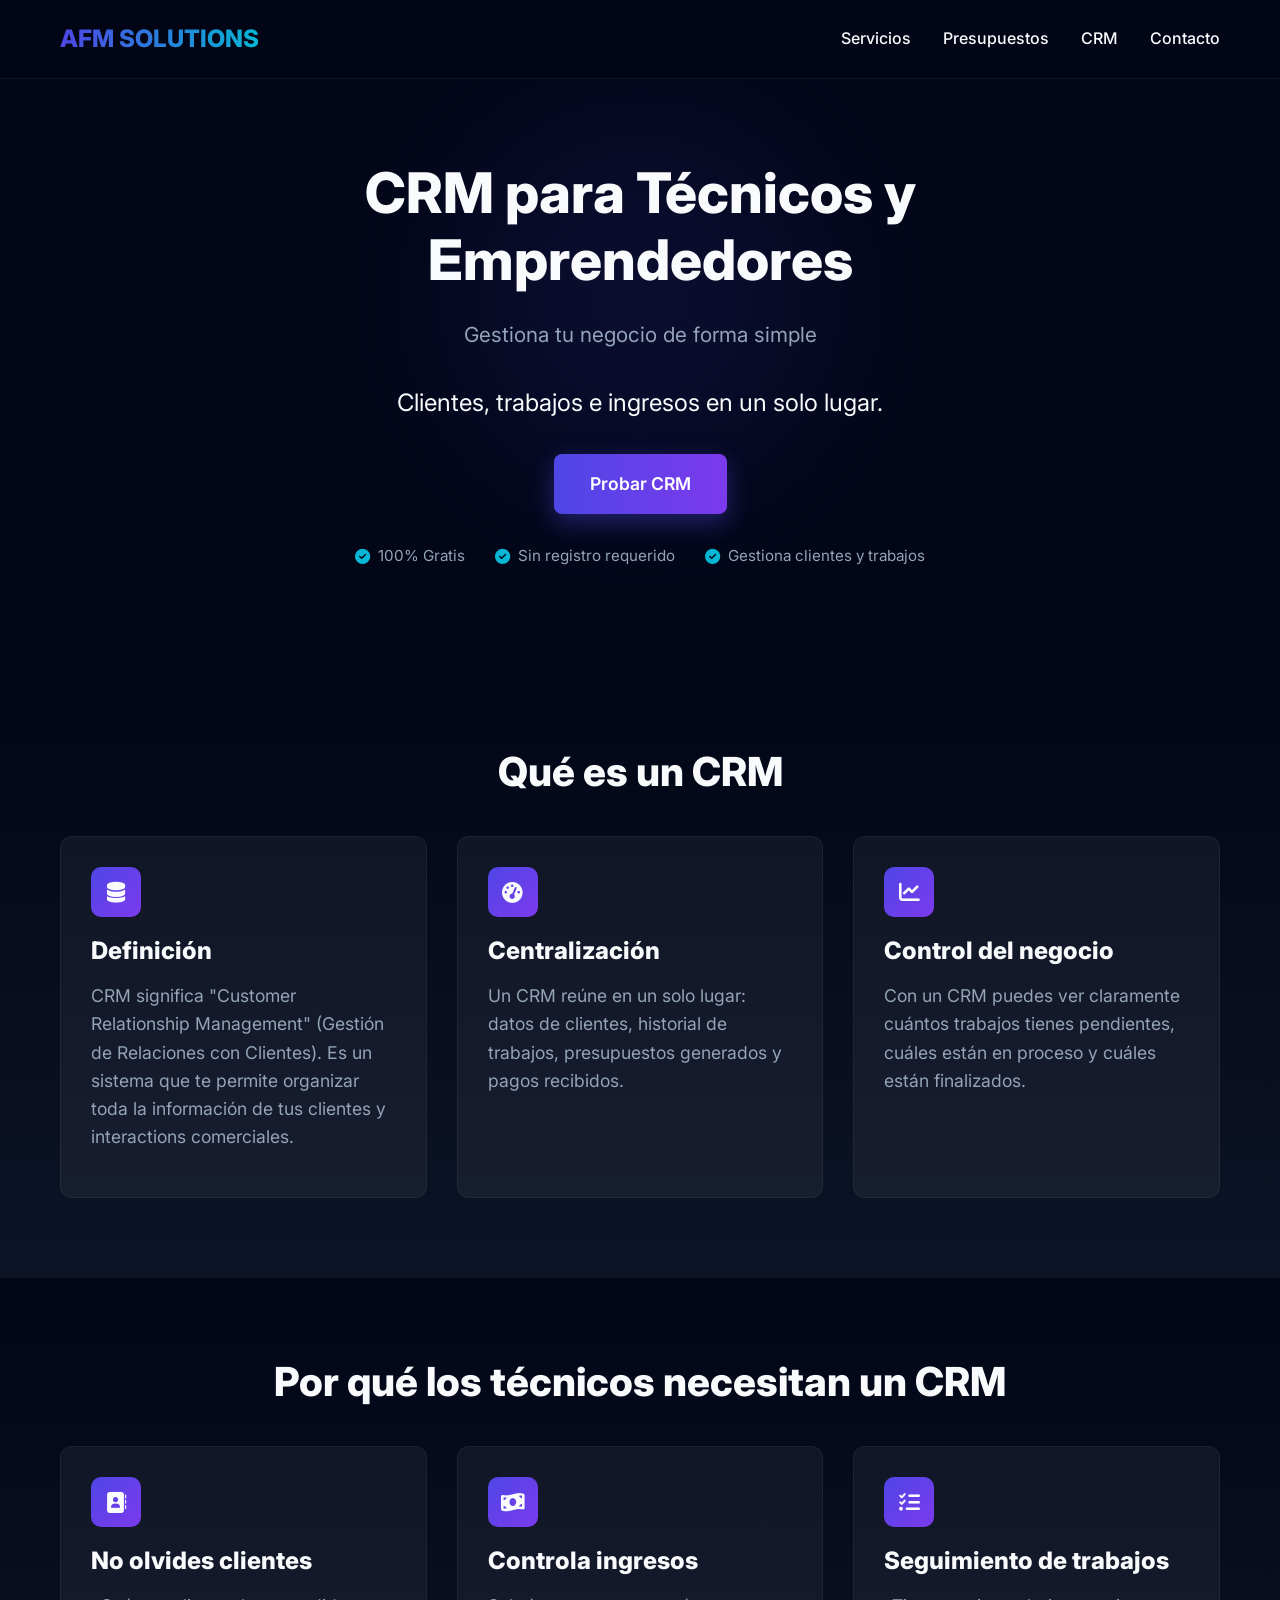
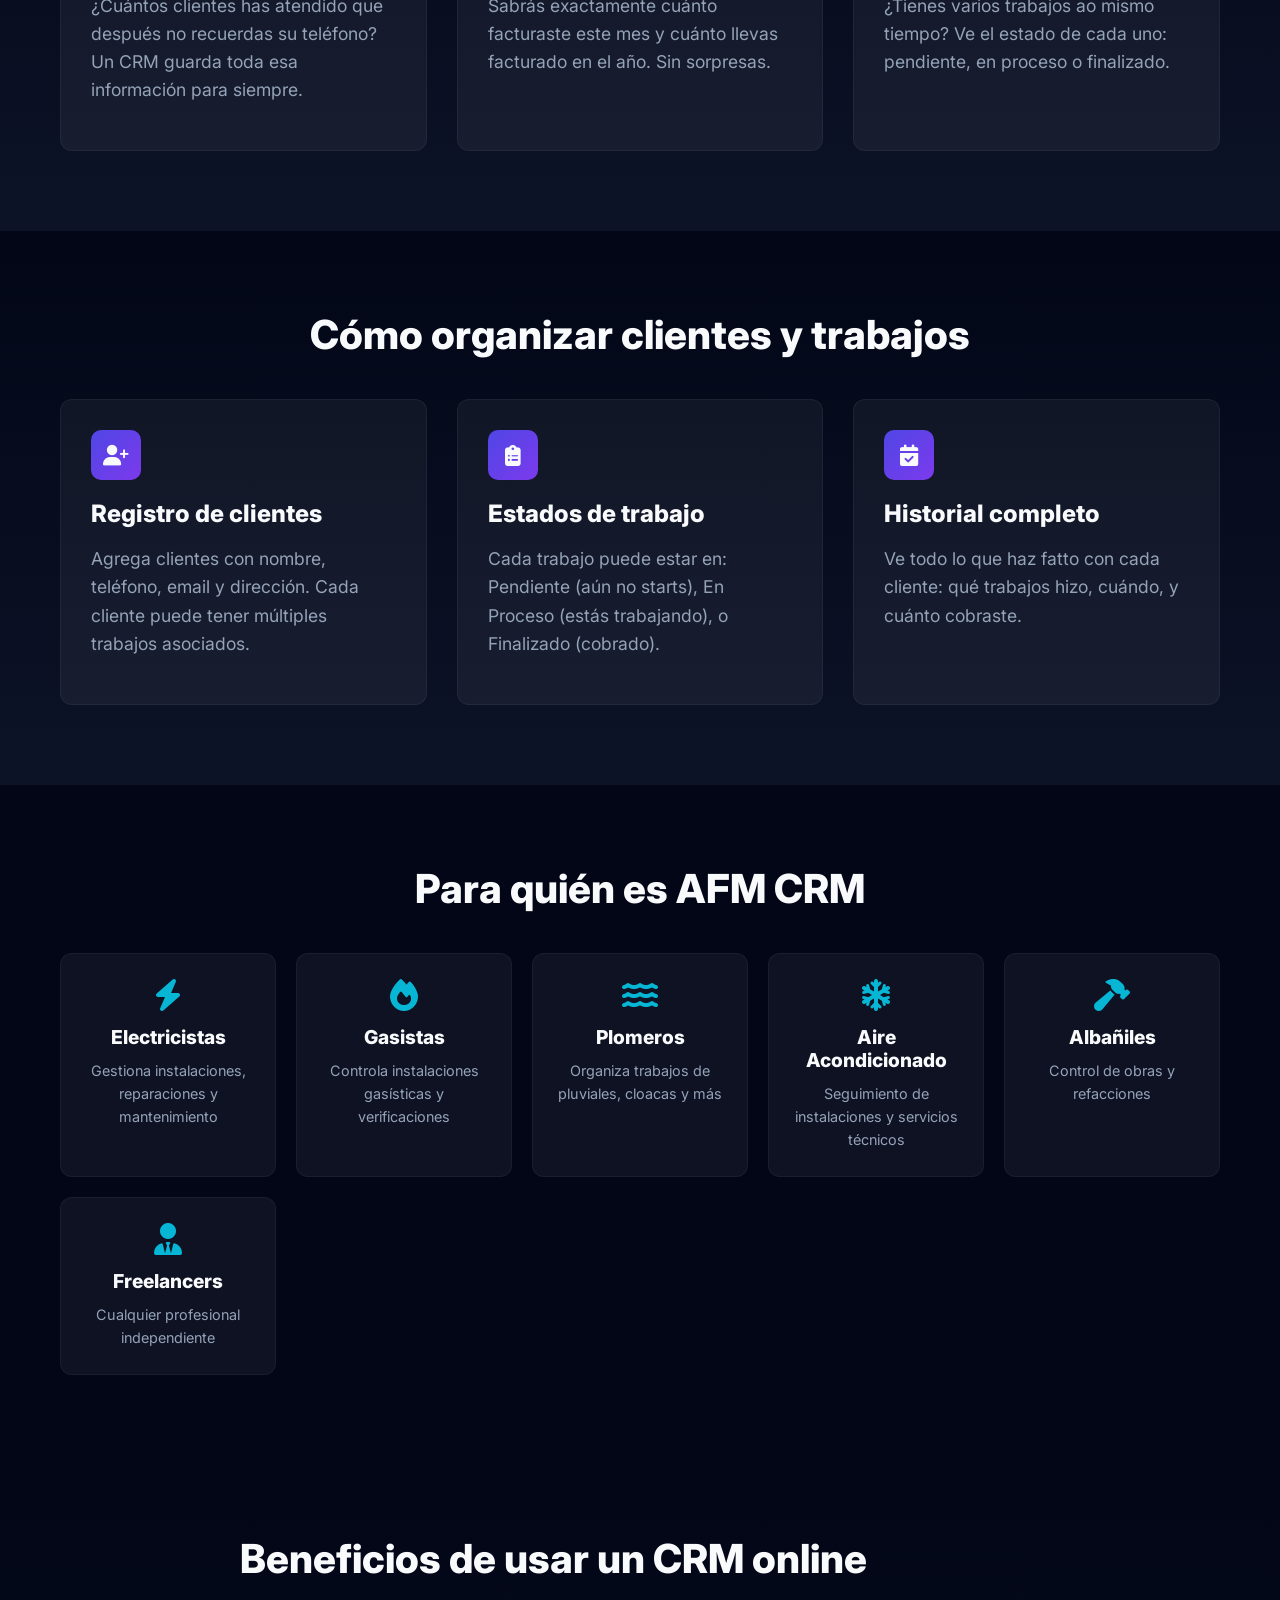
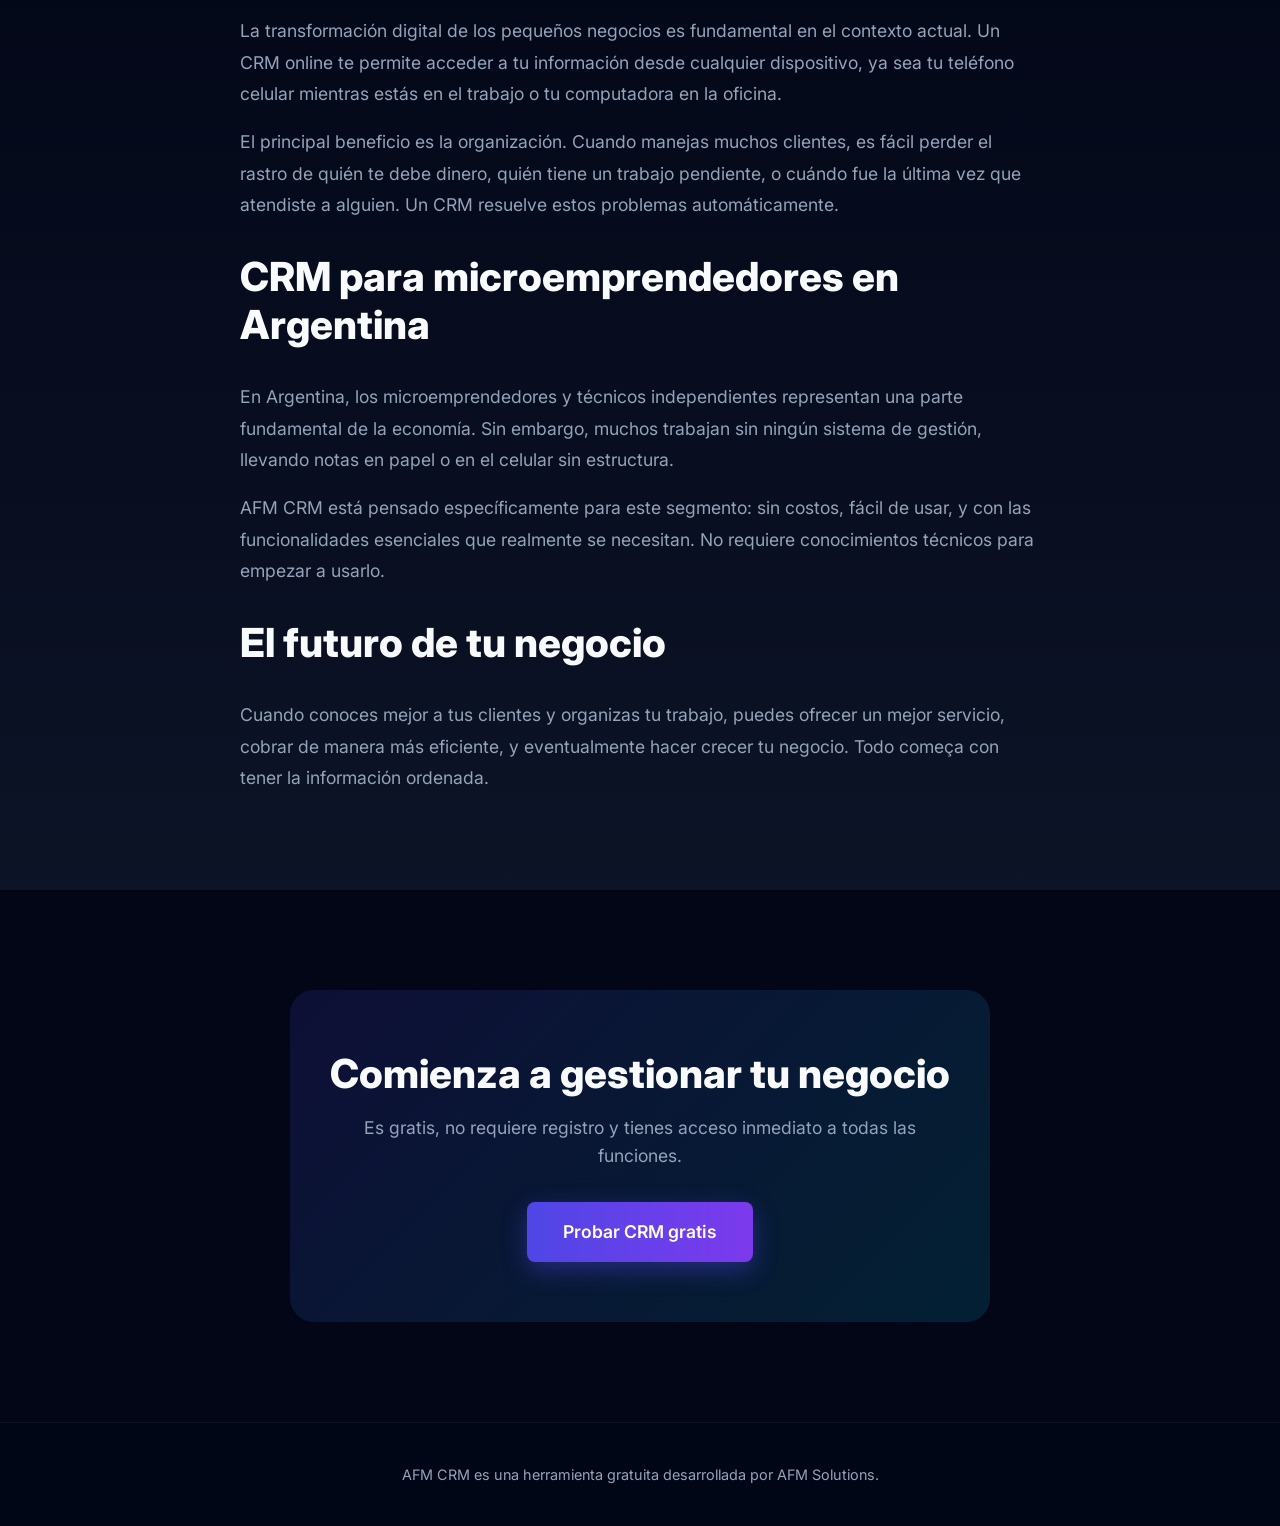
==== crm-para-tecnicos.html @ ed0b2b36 "Add files via upload" ====
<!DOCTYPE html>
<html lang="es">
<head>
    <meta charset="UTF-8">
    <meta name="viewport" content="width=device-width, initial-scale=1.0">
    <title>CRM para Técnicos Gratis | AFM CRM</title>
    <meta name="description" content="CRM online gratuito para técnicos y emprendedores. Gestiona clientes, trabajos e ingresos en un solo lugar.">
    <link rel="preconnect" href="https://fonts.googleapis.com">
    <link rel="preconnect" href="https://fonts.gstatic.com" crossorigin>
    <link href="https://fonts.googleapis.com/css2?family=Inter:wght@300;400;500;600;700;800&display=swap" rel="stylesheet">
    <link rel="stylesheet" href="https://cdnjs.cloudflare.com/ajax/libs/font-awesome/6.4.0/css/all.min.css">
    <style>
        * { margin: 0; padding: 0; box-sizing: border-box; }
        
        :root {
            --primary: #4f46e5;
            --secondary: #7c3aed;
            --accent: #06b6d4;
            --dark: #0f172a;
            --darker: #020617;
            --light: #f8fafc;
            --gray: #94a3b8;
            --glass: rgba(255, 255, 255, 0.05);
            --glow-primary: rgba(79, 70, 229, 0.4);
            --glow-accent: rgba(6, 182, 212, 0.4);
        }
        
        html { scroll-behavior: smooth; }
        
        body {
            font-family: 'Inter', sans-serif;
            background-color: var(--darker);
            color: var(--light);
            line-height: 1.6;
        }
        
        .container { max-width: 1200px; margin: 0 auto; padding: 0 20px; }
        
        section { padding: 80px 0; }
        
        h1, h2, h3 { font-weight: 800; line-height: 1.2; }
        
        h1 { font-size: 3.5rem; margin-bottom: 1.5rem; }
        h2 { font-size: 2.5rem; margin-bottom: 2rem; text-align: center; }
        h3 { font-size: 1.5rem; margin-bottom: 1rem; }
        
        p { font-size: 1.1rem; color: var(--gray); margin-bottom: 1rem; }
        
        .highlight { color: var(--accent); font-weight: 600; }
        
        .btn {
            display: inline-block;
            padding: 16px 36px;
            font-size: 1.1rem;
            font-weight: 600;
            text-decoration: none;
            border-radius: 8px;
            transition: all 0.3s ease;
            cursor: pointer;
            border: none;
        }
        
        .btn-primary {
            background: linear-gradient(90deg, var(--primary), var(--secondary));
            color: white;
            box-shadow: 0 8px 24px var(--glow-primary);
        }
        
        .btn-primary:hover { transform: translateY(-3px); box-shadow: 0 12px 32px var(--glow-primary); }
        
        .btn-outline {
            background: transparent;
            color: var(--light);
            border: 2px solid var(--glass);
            backdrop-filter: blur(10px);
        }
        
        .btn-outline:hover {
            border-color: var(--accent);
            box-shadow: 0 0 20px var(--glow-accent);
        }
        
        header {
            position: fixed;
            top: 0;
            width: 100%;
            padding: 20px 0;
            z-index: 1000;
            background: rgba(2, 6, 23, 0.85);
            backdrop-filter: blur(10px);
            border-bottom: 1px solid rgba(255, 255, 255, 0.05);
        }
        
        .navbar { display: flex; justify-content: space-between; align-items: center; }
        
        .logo {
            font-size: 1.5rem;
            font-weight: 800;
            background: linear-gradient(90deg, var(--primary), var(--accent));
            -webkit-background-clip: text;
            background-clip: text;
            color: transparent;
            text-decoration: none;
        }
        
        .nav-links { display: flex; gap: 2rem; align-items: center; }
        .nav-links a { color: var(--light); text-decoration: none; font-weight: 500; transition: color 0.3s; }
        .nav-links a:hover { color: var(--accent); }
        
        .hero {
            padding-top: 160px;
            padding-bottom: 100px;
            text-align: center;
            position: relative;
        }
        
        .hero::before {
            content: '';
            position: absolute;
            top: 0;
            left: 50%;
            transform: translateX(-50%);
            width: 600px;
            height: 600px;
            background: radial-gradient(circle, var(--primary) 0%, transparent 70%);
            opacity: 0.15;
            filter: blur(60px);
        }
        
        .hero-content { position: relative; z-index: 2; max-width: 800px; margin: 0 auto; }
        
        .hero-subtitle { font-size: 1.3rem; color: var(--gray); margin-bottom: 2rem; }
        
        .hero-features {
            display: flex;
            justify-content: center;
            gap: 30px;
            margin-top: 30px;
            flex-wrap: wrap;
        }
        
        .hero-feature {
            display: flex;
            align-items: center;
            gap: 8px;
            font-size: 0.95rem;
            color: var(--gray);
        }
        
        .hero-feature i { color: var(--accent); }
        
        .features-section { background: linear-gradient(180deg, var(--darker) 0%, rgba(15, 23, 42, 0.8) 100%); }
        
        .features-grid {
            display: grid;
            grid-template-columns: repeat(auto-fit, minmax(280px, 1fr));
            gap: 30px;
            margin-top: 40px;
        }
        
        .feature-card {
            background: var(--glass);
            border-radius: 12px;
            padding: 30px;
            border: 1px solid rgba(255, 255, 255, 0.05);
            transition: all 0.3s ease;
        }
        
        .feature-card:hover { transform: translateY(-5px); border-color: rgba(79, 70, 229, 0.3); }
        
        .feature-icon {
            width: 50px;
            height: 50px;
            display: flex;
            align-items: center;
            justify-content: center;
            background: linear-gradient(135deg, var(--primary), var(--secondary));
            border-radius: 10px;
            margin-bottom: 20px;
            font-size: 1.3rem;
        }
        
        .audience-section { background: var(--darker); }
        
        .audience-grid {
            display: grid;
            grid-template-columns: repeat(auto-fit, minmax(200px, 1fr));
            gap: 20px;
            margin-top: 40px;
        }
        
        .audience-item {
            text-align: center;
            padding: 25px;
            background: var(--glass);
            border-radius: 12px;
            border: 1px solid rgba(255, 255, 255, 0.05);
        }
        
        .audience-item i {
            font-size: 2rem;
            color: var(--accent);
            margin-bottom: 15px;
        }
        
        .audience-item h3 { font-size: 1.2rem; margin-bottom: 10px; }
        .audience-item p { font-size: 0.9rem; margin: 0; }
        
        .seo-section { background: linear-gradient(180deg, var(--darker) 0%, rgba(15, 23, 42, 0.8) 100%); }
        
        .seo-content { max-width: 800px; margin: 0 auto; }
        
        .seo-content h2 { text-align: left; }
        .seo-content p { line-height: 1.8; }
        
        .cta-section { text-align: center; padding: 100px 0; }
        
        .cta-box {
            background: linear-gradient(135deg, rgba(79, 70, 229, 0.15), rgba(6, 182, 212, 0.15));
            border-radius: 24px;
            padding: 60px 40px;
            max-width: 700px;
            margin: 0 auto;
        }
        
        .cta-box h2 { margin-bottom: 1rem; }
        .cta-box p { margin-bottom: 2rem; }
        
        footer {
            background: rgba(2, 6, 23, 0.9);
            padding: 40px 0;
            border-top: 1px solid rgba(255, 255, 255, 0.05);
            text-align: center;
        }
        
        footer p { font-size: 0.9rem; margin: 0; }
        
        @media (max-width: 768px) {
            h1 { font-size: 2.5rem; }
            h2 { font-size: 2rem; }
            .nav-links { display: none; }
            .hero-features { flex-direction: column; gap: 15px; }
        }
    </style>
</head>
<body>
    <header>
        <div class="container">
            <nav class="navbar">
                <a href="/" class="logo">AFM SOLUTIONS</a>
                <div class="nav-links">
                    <a href="/#services">Servicios</a>
                    <a href="/presupuestos-online-gratis.html">Presupuestos</a>
                    <a href="/crm-para-tecnicos.html">CRM</a>
                    <a href="/#contact">Contacto</a>
                </div>
            </nav>
        </div>
    </header>

    <section class="hero">
        <div class="container">
            <div class="hero-content">
                <h1>CRM para Técnicos y Emprendedores</h1>
                <p class="hero-subtitle">Gestiona tu negocio de forma simple</p>
                <p class="hero-subtitle" style="font-size: 1.5rem; color: var(--light); margin-bottom: 2rem;">Clientes, trabajos e ingresos en un solo lugar.</p>
                <a href="/apps/crm.html" class="btn btn-primary btn-large">Probar CRM</a>
                
                <div class="hero-features">
                    <div class="hero-feature">
                        <i class="fas fa-check-circle"></i>
                        <span>100% Gratis</span>
                    </div>
                    <div class="hero-feature">
                        <i class="fas fa-check-circle"></i>
                        <span>Sin registro requerido</span>
                    </div>
                    <div class="hero-feature">
                        <i class="fas fa-check-circle"></i>
                        <span>Gestiona clientes y trabajos</span>
                    </div>
                </div>
            </div>
        </div>
    </section>

    <section class="features-section">
        <div class="container">
            <h2>Qué es un CRM</h2>
            <div class="features-grid">
                <div class="feature-card">
                    <div class="feature-icon"><i class="fas fa-database"></i></div>
                    <h3>Definición</h3>
                    <p>CRM significa "Customer Relationship Management" (Gestión de Relaciones con Clientes). Es un sistema que te permite organizar toda la información de tus clientes y interactions comerciales.</p>
                </div>
                <div class="feature-card">
                    <div class="feature-icon"><i class="fas fa-tachometer-alt"></i></div>
                    <h3>Centralización</h3>
                    <p>Un CRM reúne en un solo lugar: datos de clientes, historial de trabajos, presupuestos generados y pagos recibidos.</p>
                </div>
                <div class="feature-card">
                    <div class="feature-icon"><i class="fas fa-chart-line"></i></div>
                    <h3>Control del negocio</h3>
                    <p>Con un CRM puedes ver claramente cuántos trabajos tienes pendientes, cuáles están en proceso y cuáles están finalizados.</p>
                </div>
            </div>
        </div>
    </section>

    <section class="features-section">
        <div class="container">
            <h2>Por qué los técnicos necesitan un CRM</h2>
            <div class="features-grid">
                <div class="feature-card">
                    <div class="feature-icon"><i class="fas fa-address-book"></i></div>
                    <h3>No olvides clientes</h3>
                    <p>¿Cuántos clientes has atendido que después no recuerdas su teléfono? Un CRM guarda toda esa información para siempre.</p>
                </div>
                <div class="feature-card">
                    <div class="feature-icon"><i class="fas fa-money-bill-wave"></i></div>
                    <h3>Controla ingresos</h3>
                    <p>Sabrás exactamente cuánto facturaste este mes y cuánto llevas facturado en el año. Sin sorpresas.</p>
                </div>
                <div class="feature-card">
                    <div class="feature-icon"><i class="fas fa-tasks"></i></div>
                    <h3>Seguimiento de trabajos</h3>
                    <p>¿Tienes varios trabajos ao mismo tiempo? Ve el estado de cada uno: pendiente, en proceso o finalizado.</p>
                </div>
            </div>
        </div>
    </section>

    <section class="features-section">
        <div class="container">
            <h2>Cómo organizar clientes y trabajos</h2>
            <div class="features-grid">
                <div class="feature-card">
                    <div class="feature-icon"><i class="fas fa-user-plus"></i></div>
                    <h3>Registro de clientes</h3>
                    <p>Agrega clientes con nombre, teléfono, email y dirección. Cada cliente puede tener múltiples trabajos asociados.</p>
                </div>
                <div class="feature-card">
                    <div class="feature-icon"><i class="fas fa-clipboard-list"></i></div>
                    <h3>Estados de trabajo</h3>
                    <p>Cada trabajo puede estar en: Pendiente (aún no starts), En Proceso (estás trabajando), o Finalizado (cobrado).</p>
                </div>
                <div class="feature-card">
                    <div class="feature-icon"><i class="fas fa-calendar-check"></i></div>
                    <h3>Historial completo</h3>
                    <p>Ve todo lo que haz fatto con cada cliente: qué trabajos hizo, cuándo, y cuánto cobraste.</p>
                </div>
            </div>
        </div>
    </section>

    <section class="audience-section">
        <div class="container">
            <h2>Para quién es AFM CRM</h2>
            <div class="audience-grid">
                <div class="audience-item">
                    <i class="fas fa-bolt"></i>
                    <h3>Electricistas</h3>
                    <p>Gestiona instalaciones, reparaciones y mantenimiento</p>
                </div>
                <div class="audience-item">
                    <i class="fas fa-fire"></i>
                    <h3>Gasistas</h3>
                    <p>Controla instalaciones gasísticas y verificaciones</p>
                </div>
                <div class="audience-item">
                    <i class="fas fa-water"></i>
                    <h3>Plomeros</h3>
                    <p>Organiza trabajos de pluviales, cloacas y más</p>
                </div>
                <div class="audience-item">
                    <i class="fas fa-snowflake"></i>
                    <h3>Aire Acondicionado</h3>
                    <p>Seguimiento de instalaciones y servicios técnicos</p>
                </div>
                <div class="audience-item">
                    <i class="fas fa-hammer"></i>
                    <h3>Albañiles</h3>
                    <p>Control de obras y refacciones</p>
                </div>
                <div class="audience-item">
                    <i class="fas fa-user-tie"></i>
                    <h3>Freelancers</h3>
                    <p>Cualquier profesional independiente</p>
                </div>
            </div>
        </div>
    </section>

    <section class="seo-section">
        <div class="container">
            <div class="seo-content">
                <h2>Beneficios de usar un CRM online</h2>
                <p>La transformación digital de los pequeños negocios es fundamental en el contexto actual. Un CRM online te permite acceder a tu información desde cualquier dispositivo, ya sea tu teléfono celular mientras estás en el trabajo o tu computadora en la oficina.</p>
                
                <p style="margin-top: 1rem;">El principal beneficio es la organización. Cuando manejas muchos clientes, es fácil perder el rastro de quién te debe dinero, quién tiene un trabajo pendiente, o cuándo fue la última vez que atendiste a alguien. Un CRM resuelve estos problemas automáticamente.</p>
                
                <h2 style="margin-top: 2rem;">CRM para microemprendedores en Argentina</h2>
                <p>En Argentina, los microemprendedores y técnicos independientes representan una parte fundamental de la economía. Sin embargo, muchos trabajan sin ningún sistema de gestión, llevando notas en papel o en el celular sin estructura.</p>
                
                <p style="margin-top: 1rem;">AFM CRM está pensado específicamente para este segmento: sin costos, fácil de usar, y con las funcionalidades esenciales que realmente se necesitan. No requiere conocimientos técnicos para empezar a usarlo.</p>
                
                <h2 style="margin-top: 2rem;">El futuro de tu negocio</h2>
                <p>Cuando conoces mejor a tus clientes y organizas tu trabajo, puedes ofrecer un mejor servicio, cobrar de manera más eficiente, y eventualmente hacer crecer tu negocio. Todo começa con tener la información ordenada.</p>
            </div>
        </div>
    </section>

    <section class="cta-section">
        <div class="container">
            <div class="cta-box">
                <h2>Comienza a gestionar tu negocio</h2>
                <p>Es gratis, no requiere registro y tienes acceso inmediato a todas las funciones.</p>
                <a href="/apps/crm.html" class="btn btn-primary btn-large">Probar CRM gratis</a>
            </div>
        </div>
    </section>

    <footer>
        <div class="container">
            <p>AFM CRM es una herramienta gratuita desarrollada por AFM Solutions.</p>
        </div>
    </footer>
</body>
</html>
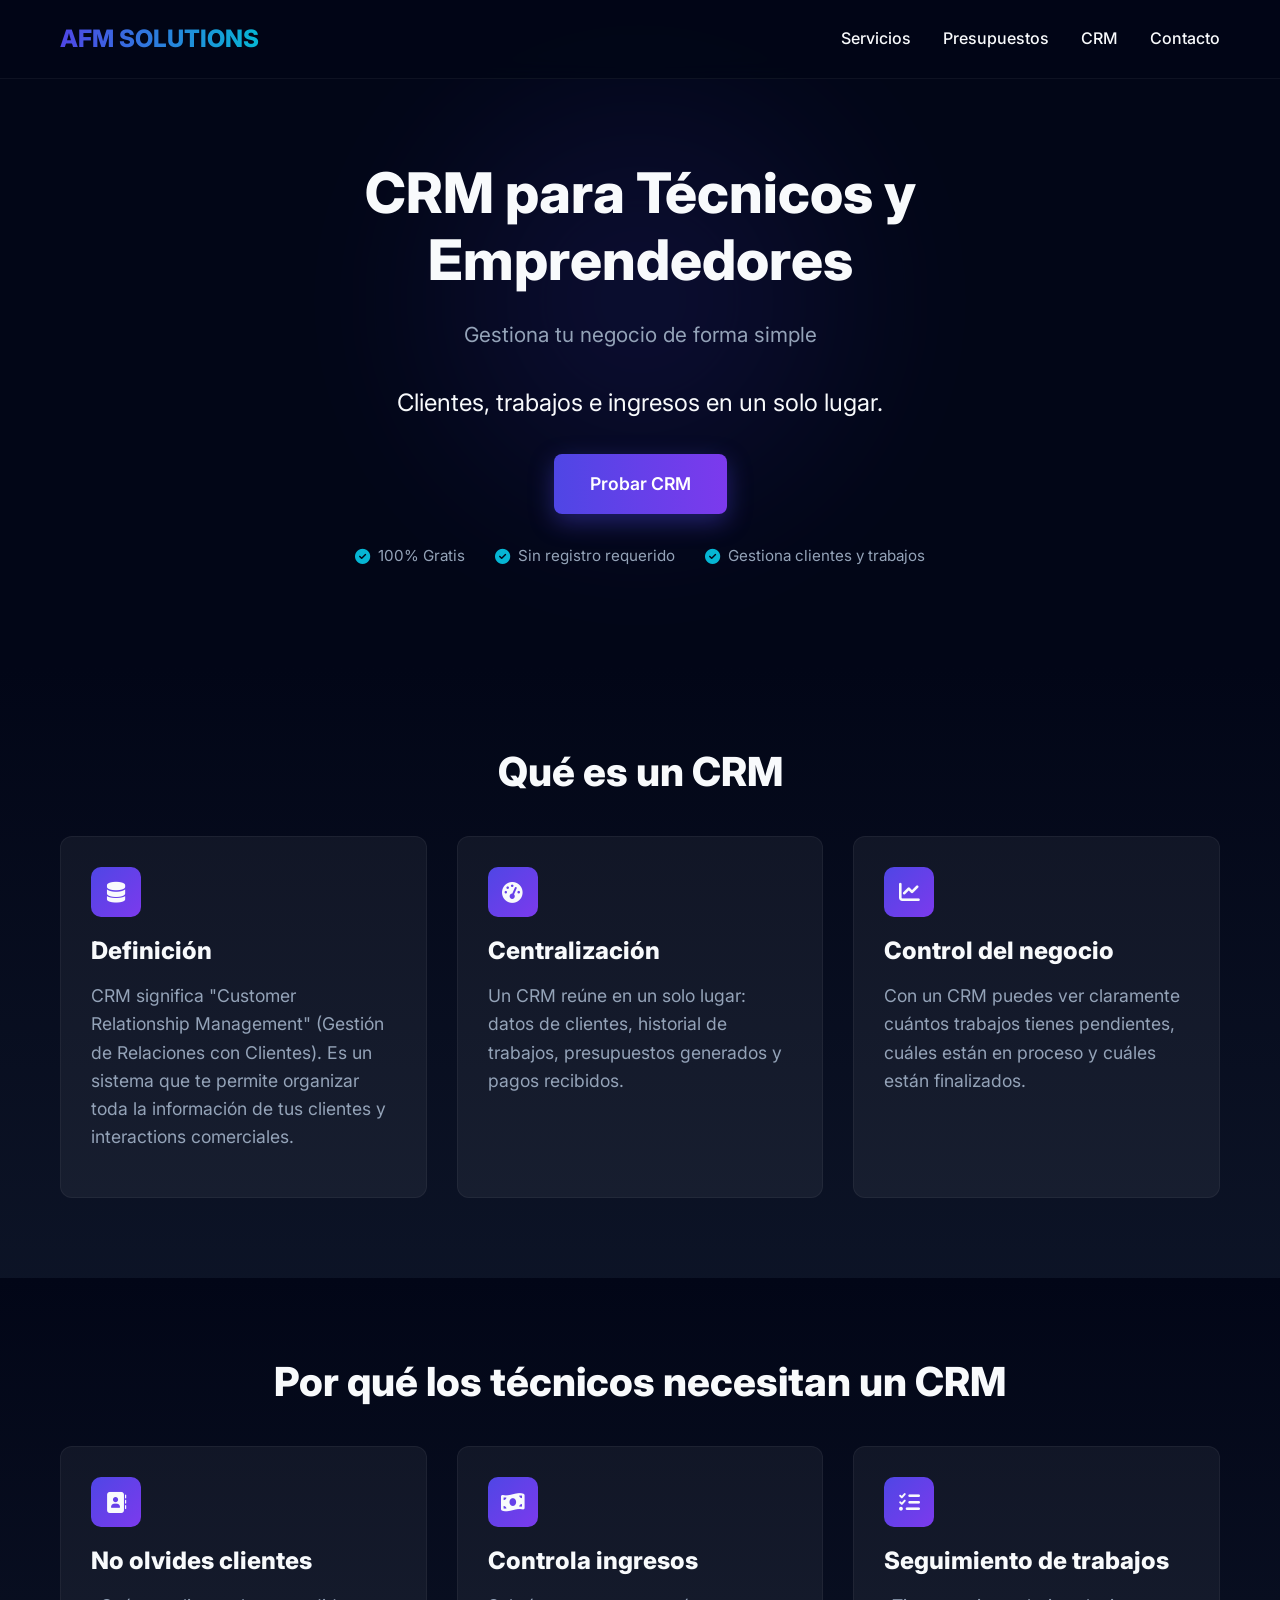
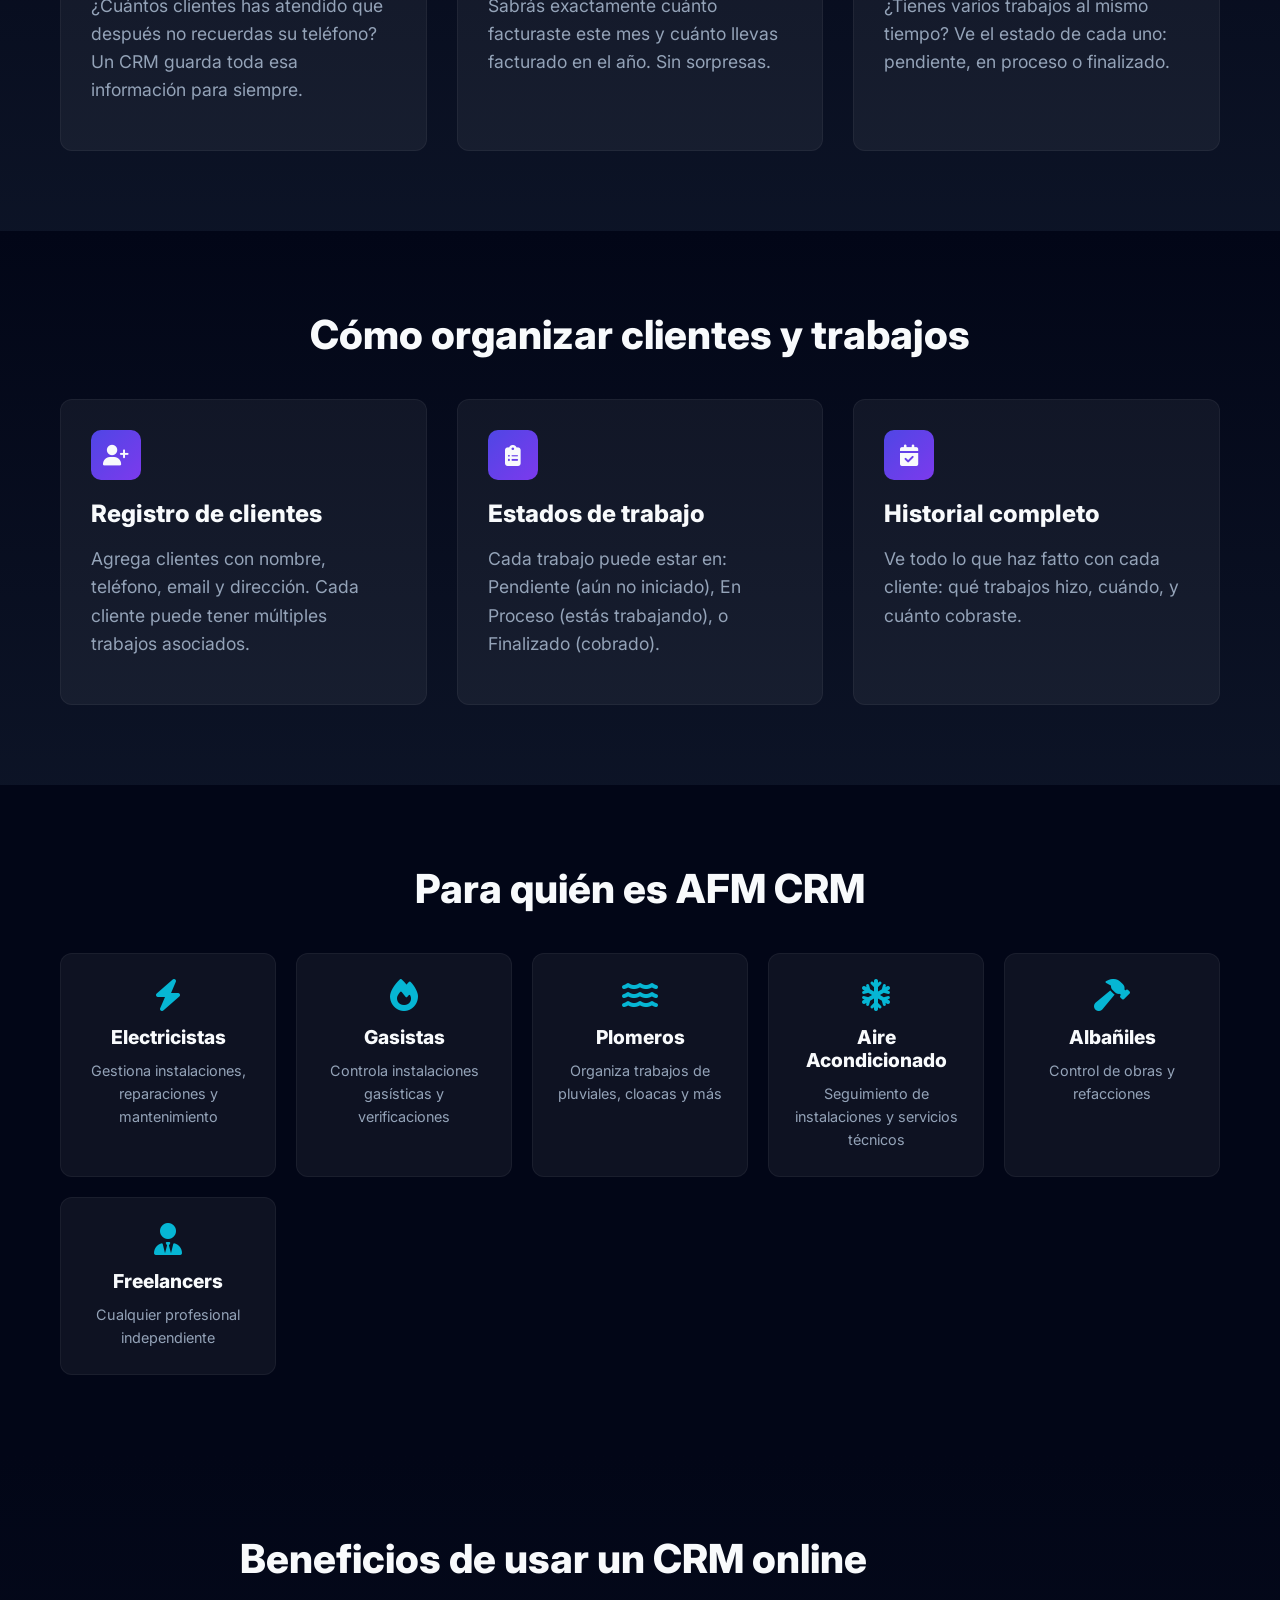
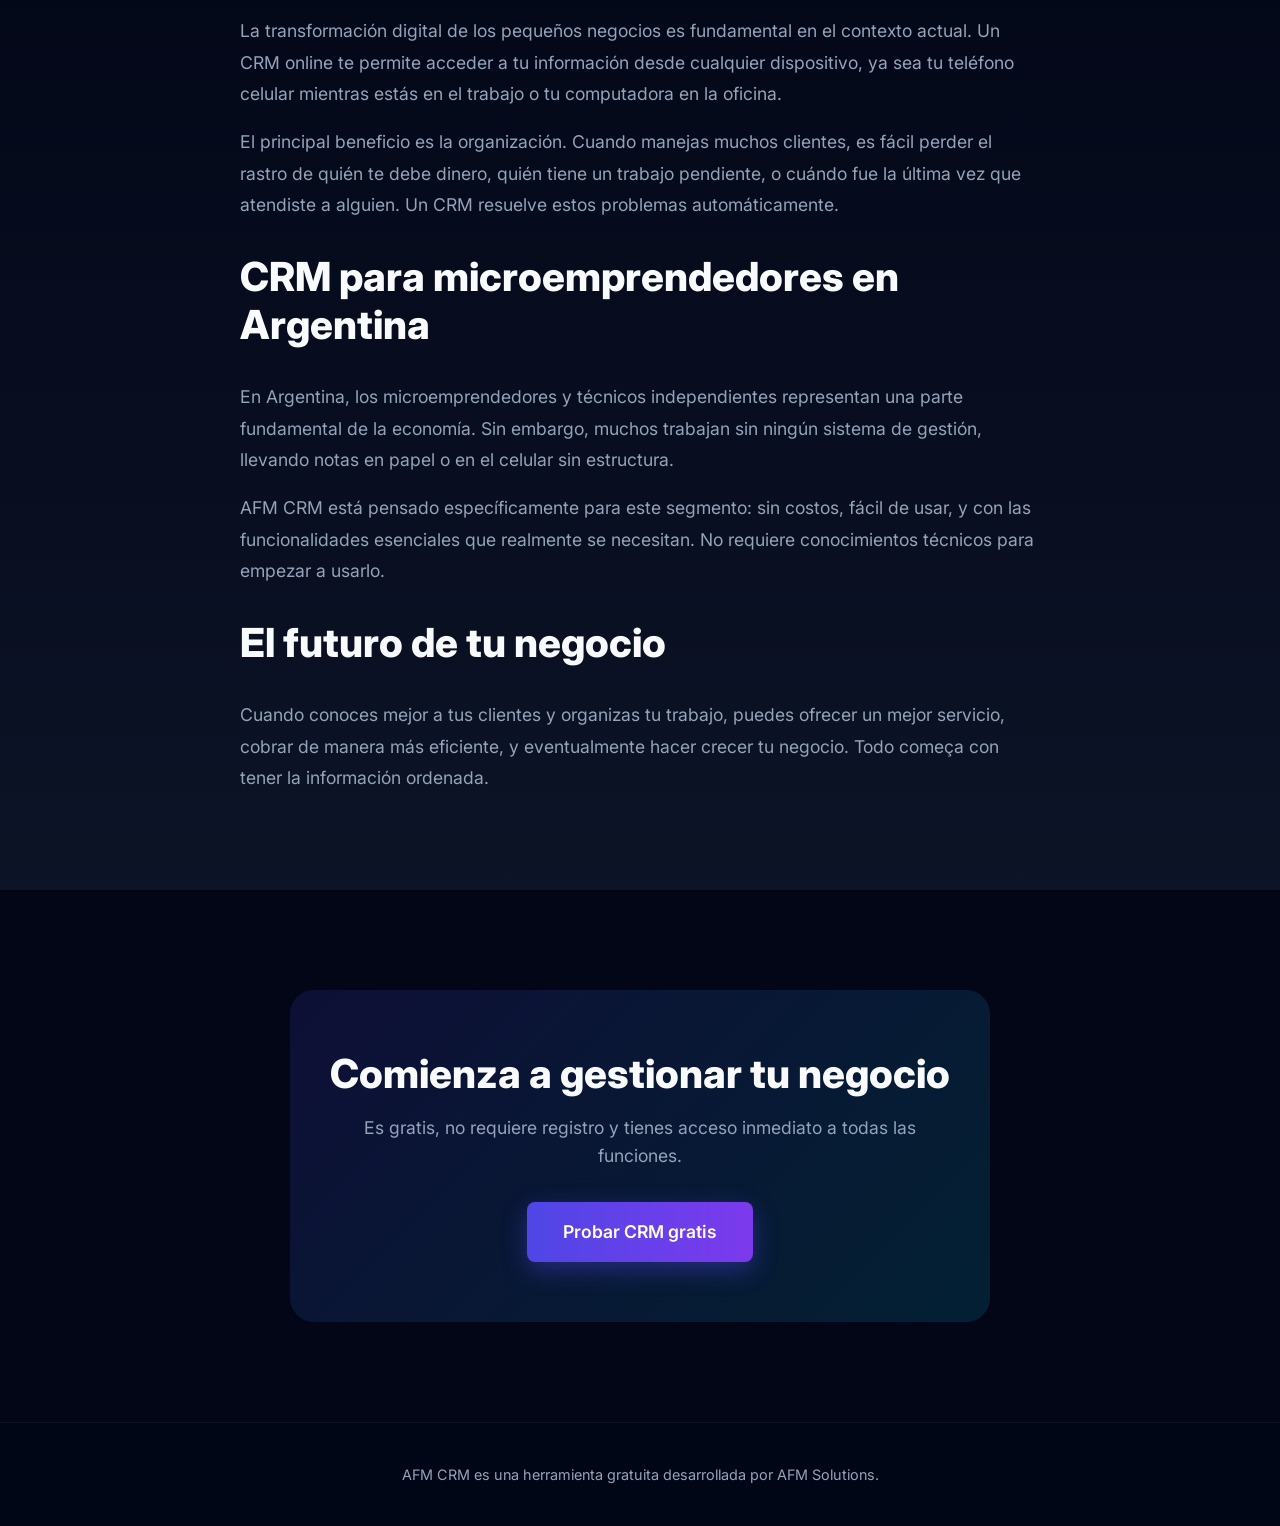
==== commit d041e1a0: "Update crm-para-tecnicos.html" ====
--- a/crm-para-tecnicos.html
+++ b/crm-para-tecnicos.html
@@ -324,7 +324,7 @@
                 <div class="feature-card">
                     <div class="feature-icon"><i class="fas fa-tasks"></i></div>
                     <h3>Seguimiento de trabajos</h3>
-                    <p>¿Tienes varios trabajos ao mismo tiempo? Ve el estado de cada uno: pendiente, en proceso o finalizado.</p>
+                    <p>¿Tienes varios trabajos al mismo tiempo? Ve el estado de cada uno: pendiente, en proceso o finalizado.</p>
                 </div>
             </div>
         </div>
@@ -342,7 +342,7 @@
                 <div class="feature-card">
                     <div class="feature-icon"><i class="fas fa-clipboard-list"></i></div>
                     <h3>Estados de trabajo</h3>
-                    <p>Cada trabajo puede estar en: Pendiente (aún no starts), En Proceso (estás trabajando), o Finalizado (cobrado).</p>
+                    <p>Cada trabajo puede estar en: Pendiente (aún no iniciado), En Proceso (estás trabajando), o Finalizado (cobrado).</p>
                 </div>
                 <div class="feature-card">
                     <div class="feature-icon"><i class="fas fa-calendar-check"></i></div>
